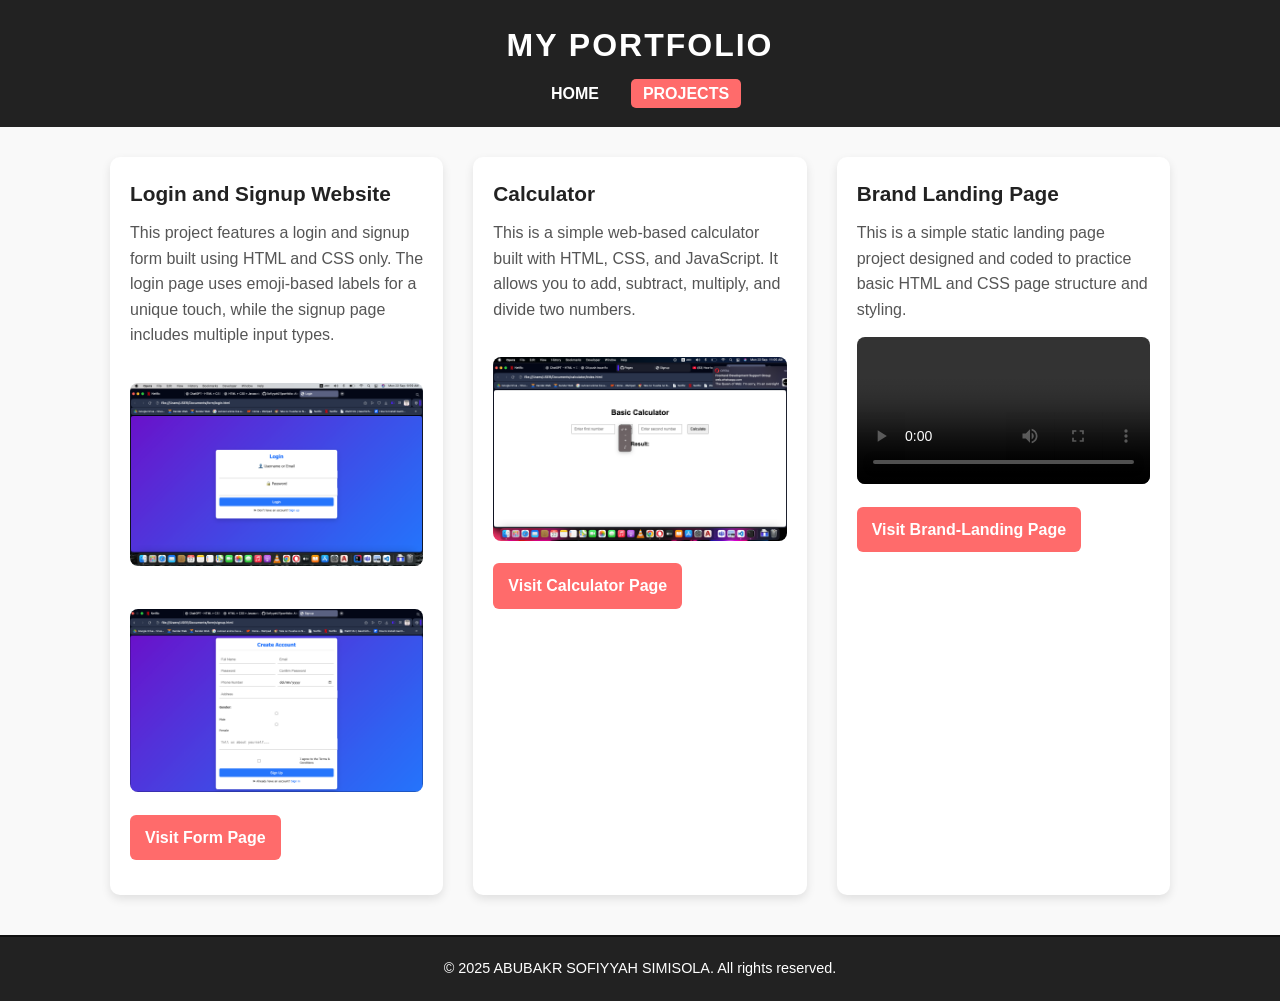
==== projects.html @ e537e1b4 "first commit" ====
<!DOCTYPE html>
<html lang="en">
<head>
  <meta charset="UTF-8">
  <meta name="viewport" content="width=device-width, initial-scale=1.0">
  <title>Projects</title>
  <link rel="stylesheet" href="style.css">
</head>
<body>
  <!-- Header -->
  <header>
    <h1>MY PORTFOLIO</h1>
    <nav>
      <ul>
        <li><a href="index.html">HOME</a></li>
        <li><a href="projects.html" class="active">PROJECTS</a></li>
      </ul>
    </nav>
  </header>

  <!-- Projects -->
  <main>
    <section class="project login">
      <h3>Login and Signup Website</h3>
      <p>
        This project features a login and signup form built using HTML and CSS only.  
        The login page uses emoji-based labels for a unique touch, while the signup page includes multiple input types.
      </p>
      <img src="IMAGES/login.png" alt="Screenshot of login page design">
      <img src="IMAGES/signup.png" alt="Screenshot of signup page design">
      <p><a href="https://sofiyyah21.github.io/form/" target="_blank">Visit Form Page</a></p>
    </section>

    <section class="project calculator">
      <h3>Calculator</h3>
      <p>
        This is a simple web-based calculator built with HTML, CSS, and JavaScript.
        It allows you to add, subtract, multiply, and divide two numbers.
      </p>
      <img src="IMAGES/cal.png" alt="Screenshot of calculator project">
      <p><a href="https://sofiyyah21.github.io/basic-calculator/" target="_blank">Visit Calculator Page</a></p>
    </section>

    <section class="project brand-landing-page">
      <h3>Brand Landing Page</h3>
      <p>
        This is a simple static landing page project designed and coded to practice basic HTML and CSS page structure and styling.
      </p>
      <video src="IMAGES/Screen Recording 2025-08-31 at 3.21.34 PM.mov" controls></video>
      <p><a href="https://sofiyyah21.github.io/Landing-page/" target="_blank">Visit Brand-Landing Page</a></p>
    </section>
  </main>
  <!-- Footer -->
  <footer>
    <p>&copy; 2025 ABUBAKR SOFIYYAH SIMISOLA. All rights reserved.</p>
  </footer>
</body>
</html>
---- style.css ----
/* General Styles */
* {
  margin: 0;
  padding: 0;
  box-sizing: border-box;
}

body {
  font-family: 'Segoe UI', Tahoma, Geneva, Verdana, sans-serif;
  background: #f9f9f9;
  color: #333;
  line-height: 1.6;
}
  
img {
  max-width: 100%;
  height: auto;
  border-radius: 12px;
  margin: 20px 0;
}
  
/* Header */
header {
  background-color: #222;
  color: #fff;
  padding: 20px;
  text-align: center;
}
  
header h1 {
  margin-bottom: 10px;
  font-size: 2rem;
  letter-spacing: 2px;
}
  
nav ul {
  list-style: none;
  display: flex;
  justify-content: center;
  gap: 20px;
}

nav a {
  color: #fff;
  text-decoration: none;
  font-weight: bold;
  padding: 6px 12px;
  border-radius: 5px;
  transition: background 0.3s ease;
}

nav a:hover,
nav a.active {
  background: #ff6b6b;
}

/* ===== Hero Section ===== */
.hero {
  text-align: center;
  margin: 40px auto;
  max-width: 900px;
  padding: 20px;
}

.hero h1 {
  font-size: 2rem;
  margin: 15px 0 10px;
}

.hero h2 {
  font-size: 1.3rem;
  color: #555;
  margin-bottom: 15px;
}

.hero p {
  font-size: 1rem;
  color: #444;
  line-height: 1.5;
}

/* ===== Info Sections ===== */
.about-section,
.skills,
.learning,
.personal {
  max-width: 800px;
  margin: 30px auto;
  padding: 20px;
  background: #fff;
  border-radius: 12px;
  box-shadow: 0 4px 10px rgba(0,0,0,0.05);
}

.about-section h3,
.skills h3,
.learning h3,
.personal h3 {
  margin-bottom: 10px;
  font-size: 1.4rem;
  color: #222;
}

/* ===== Skills Grid ===== */
.skills ul {
  display: grid;
  grid-template-columns: repeat(auto-fit, minmax(250px, 1fr));
  gap: 15px;
  padding-left: 20px;
  list-style: none;
}

.skills li {
  background: #f7f7f7;
  padding: 10px 15px;
  border-radius: 8px;
  box-shadow: 0 2px 6px rgba(0,0,0,0.05);
}

/* ===== Call to Action ===== */
.cta {
  background: #ffefef;
  padding: 20px;
  margin: 30px auto;
  border-radius: 8px;
  text-align: center;
  max-width: 700px;
  border: 1px solid #ffdede;
}

.cta a {
  color: #ff3b3b;
  text-decoration: none;
  font-weight: bold;
}

.cta a:hover {
  text-decoration: underline;
}

/* ===== Mindset Paragraph ===== */
.mindset {
  text-align: center;
  max-width: 700px;
  margin: 20px auto;
  font-style: italic;
  color: #444;
}

/* ===== Main Layout ===== */
main {
  max-width: 1100px;
  margin: 30px auto;
  padding: 0 20px;
  display: grid;
  grid-template-columns: repeat(auto-fit, minmax(320px, 1fr));
  gap: 30px;
}

/* ===== Project Cards ===== */
.project {
  background: #fff;
  border-radius: 10px;
  box-shadow: 0 4px 10px rgba(0,0,0,0.1);
  padding: 20px;
  transition: transform 0.3s ease;
}

.project:hover {
  transform: translateY(-5px);
}

.project h3 {
  margin-bottom: 10px;
  font-size: 1.3rem;
  color: #222;
}

.project p {
  margin-bottom: 15px;
  color: #555;
}

.project img,
.project video {
  width: 100%;
  border-radius: 8px;
  margin-bottom: 15px;
}

/* ===== Links inside projects ===== */
.project a {
  display: inline-block;
  padding: 10px 15px;
  background: #ff6b6b;
  color: #fff;
  font-weight: bold;
  text-decoration: none;
  border-radius: 6px;
  transition: background 0.3s ease;
}

.project a:hover {
  background: #ff3b3b;
}

/* ===== Footer ===== */
footer {
  text-align: center;
  padding: 20px;
  margin-top: 40px;
  background: #222;
  color: #fff;
  border-top: 2px solid #111;
  font-size: 0.9rem;
}

/* ===== Mobile Responsiveness ===== */
@media (max-width: 600px) {
  header h1 {
    font-size: 1.5rem;
  }

  nav ul {
    flex-direction: column;
    gap: 10px;
  }

  .hero h1 {
    font-size: 1.6rem;
  }

  .hero h2 {
    font-size: 1.1rem;
  }
}
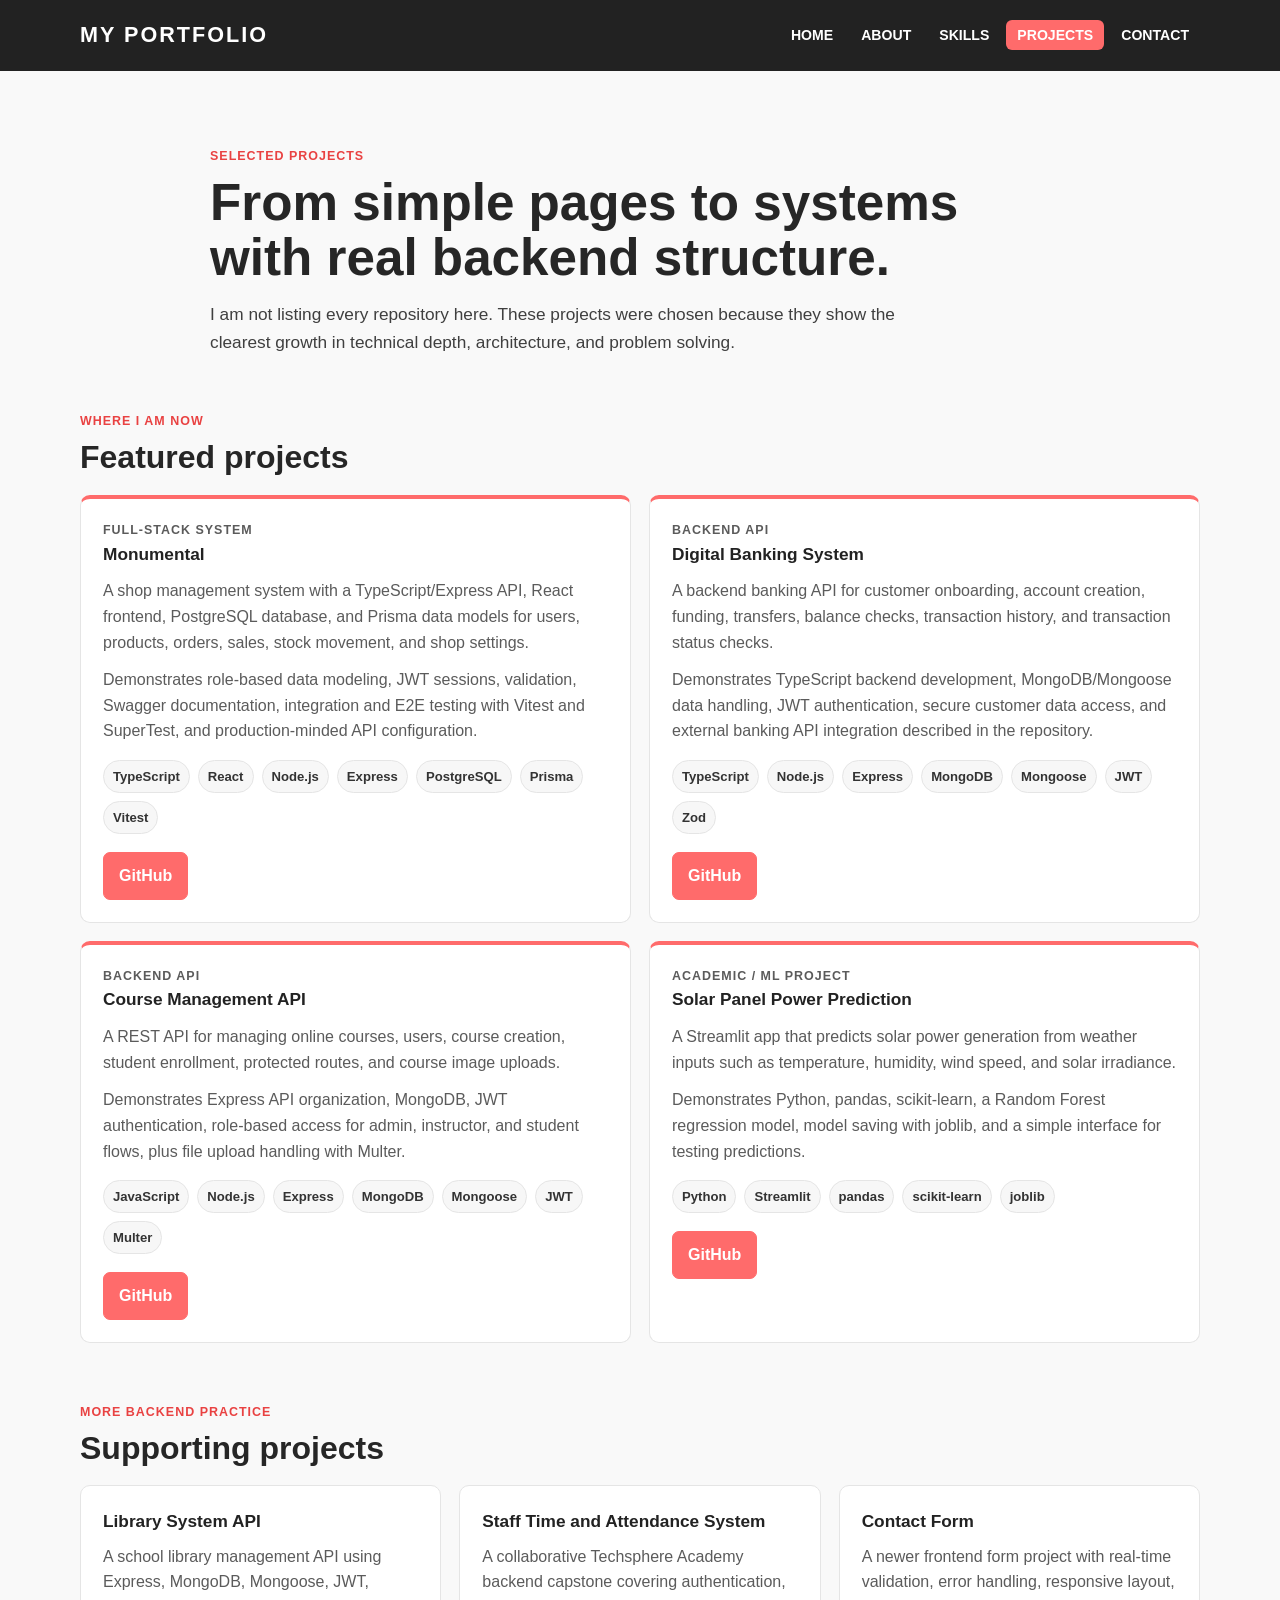
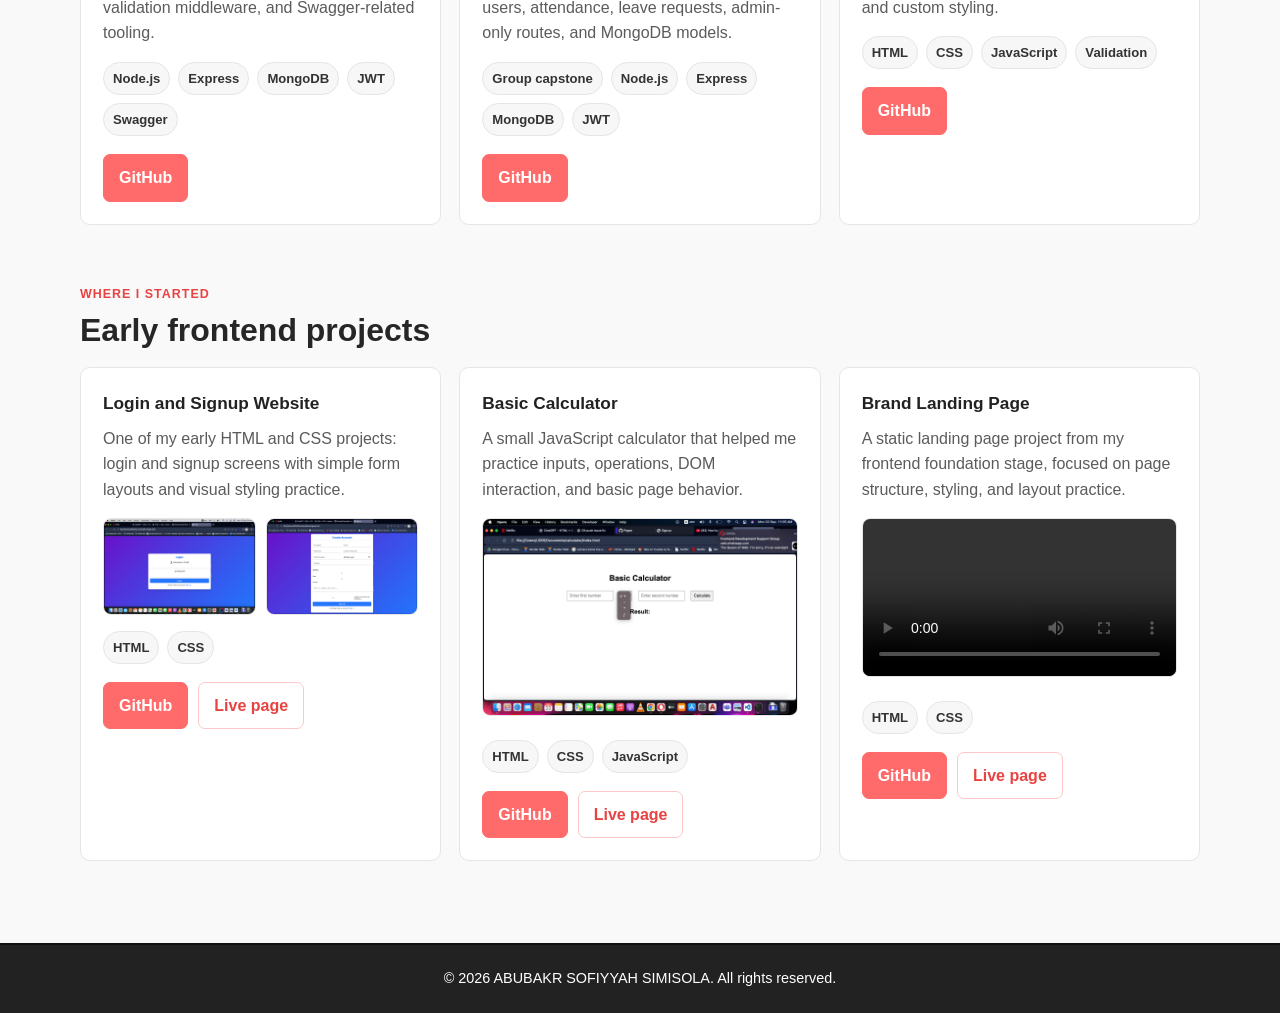
==== commit baae5a05: "improvment" ====
--- a/projects.html
+++ b/projects.html
@@ -3,56 +3,294 @@
 <head>
   <meta charset="UTF-8">
   <meta name="viewport" content="width=device-width, initial-scale=1.0">
-  <title>Projects</title>
+  <meta name="description" content="Selected projects by Abubakr Sofiyyah Simisola, from early HTML and CSS work to backend APIs and full-stack systems.">
+  <meta property="og:title" content="Projects | Abubakr Sofiyyah Simisola">
+  <meta property="og:description" content="A curated project page showing Sofiyyah's growth from frontend fundamentals into backend and full-stack development.">
+  <meta property="og:type" content="website">
+  <meta property="og:image" content="IMAGES/IMG.jpeg">
+  <meta property="og:url" content="https://sofiyyah21.github.io/portfolio/projects.html">
+  <title>Projects | Abubakr Sofiyyah Simisola</title>
+  <link rel="icon" href="favicon.svg" type="image/svg+xml">
   <link rel="stylesheet" href="style.css">
 </head>
 <body>
-  <!-- Header -->
-  <header>
-    <h1>MY PORTFOLIO</h1>
-    <nav>
-      <ul>
-        <li><a href="index.html">HOME</a></li>
-        <li><a href="projects.html" class="active">PROJECTS</a></li>
-      </ul>
-    </nav>
+  <header class="site-header">
+    <div class="header-inner">
+      <a class="site-title" href="index.html">MY PORTFOLIO</a>
+      <nav aria-label="Main navigation">
+        <ul>
+          <li><a href="index.html">HOME</a></li>
+          <li><a href="index.html#about">ABOUT</a></li>
+          <li><a href="index.html#skills">SKILLS</a></li>
+          <li><a href="projects.html" class="active" aria-current="page">PROJECTS</a></li>
+          <li><a href="index.html#contact">CONTACT</a></li>
+        </ul>
+      </nav>
+    </div>
   </header>
 
-  <!-- Projects -->
   <main>
-    <section class="project login">
-      <h3>Login and Signup Website</h3>
+    <section class="page-intro" aria-labelledby="projects-heading">
+      <p class="eyebrow">Selected projects</p>
+      <h1 id="projects-heading">From simple pages to systems with real backend structure.</h1>
       <p>
-        This project features a login and signup form built using HTML and CSS only.  
-        The login page uses emoji-based labels for a unique touch, while the signup page includes multiple input types.
+        I am not listing every repository here. These projects were chosen because they
+        show the clearest growth in technical depth, architecture, and problem solving.
       </p>
-      <img src="IMAGES/login.png" alt="Screenshot of login page design">
-      <img src="IMAGES/signup.png" alt="Screenshot of signup page design">
-      <p><a href="https://sofiyyah21.github.io/form/" target="_blank">Visit Form Page</a></p>
-    </section>
-
-    <section class="project calculator">
-      <h3>Calculator</h3>
-      <p>
-        This is a simple web-based calculator built with HTML, CSS, and JavaScript.
-        It allows you to add, subtract, multiply, and divide two numbers.
-      </p>
-      <img src="IMAGES/cal.png" alt="Screenshot of calculator project">
-      <p><a href="https://sofiyyah21.github.io/basic-calculator/" target="_blank">Visit Calculator Page</a></p>
-    </section>
-
-    <section class="project brand-landing-page">
-      <h3>Brand Landing Page</h3>
-      <p>
-        This is a simple static landing page project designed and coded to practice basic HTML and CSS page structure and styling.
-      </p>
-      <video src="IMAGES/Screen Recording 2025-08-31 at 3.21.34 PM.mov" controls></video>
-      <p><a href="https://sofiyyah21.github.io/Landing-page/" target="_blank">Visit Brand-Landing Page</a></p>
+    </section>
+
+    <section class="project-section" aria-labelledby="featured-projects-heading">
+      <div class="section-heading">
+        <p class="section-label">Where I am now</p>
+        <h2 id="featured-projects-heading">Featured projects</h2>
+      </div>
+
+      <div class="project-grid">
+        <article class="project featured">
+          <div class="project-header">
+            <p class="project-type">Full-stack system</p>
+            <h3>Monumental</h3>
+          </div>
+          <p>
+            A shop management system with a TypeScript/Express API, React frontend,
+            PostgreSQL database, and Prisma data models for users, products, orders,
+            sales, stock movement, and shop settings.
+          </p>
+          <p class="project-note">
+            Demonstrates role-based data modeling, JWT sessions, validation, Swagger
+            documentation, integration and E2E testing with Vitest and SuperTest, and
+            production-minded API configuration.
+          </p>
+          <ul class="tags" aria-label="Technologies used">
+            <li>TypeScript</li>
+            <li>React</li>
+            <li>Node.js</li>
+            <li>Express</li>
+            <li>PostgreSQL</li>
+            <li>Prisma</li>
+            <li>Vitest</li>
+          </ul>
+          <div class="project-links">
+            <a href="https://github.com/Sofiyyah21/monumental" target="_blank" rel="noopener">GitHub</a>
+          </div>
+        </article>
+
+        <article class="project featured">
+          <div class="project-header">
+            <p class="project-type">Backend API</p>
+            <h3>Digital Banking System</h3>
+          </div>
+          <p>
+            A backend banking API for customer onboarding, account creation, funding,
+            transfers, balance checks, transaction history, and transaction status checks.
+          </p>
+          <p class="project-note">
+            Demonstrates TypeScript backend development, MongoDB/Mongoose data handling,
+            JWT authentication, secure customer data access, and external banking API
+            integration described in the repository.
+          </p>
+          <ul class="tags" aria-label="Technologies used">
+            <li>TypeScript</li>
+            <li>Node.js</li>
+            <li>Express</li>
+            <li>MongoDB</li>
+            <li>Mongoose</li>
+            <li>JWT</li>
+            <li>Zod</li>
+          </ul>
+          <div class="project-links">
+            <a href="https://github.com/Sofiyyah21/digital-bsnking-system" target="_blank" rel="noopener">GitHub</a>
+          </div>
+        </article>
+
+        <article class="project featured">
+          <div class="project-header">
+            <p class="project-type">Backend API</p>
+            <h3>Course Management API</h3>
+          </div>
+          <p>
+            A REST API for managing online courses, users, course creation, student
+            enrollment, protected routes, and course image uploads.
+          </p>
+          <p class="project-note">
+            Demonstrates Express API organization, MongoDB, JWT authentication,
+            role-based access for admin, instructor, and student flows, plus file upload
+            handling with Multer.
+          </p>
+          <ul class="tags" aria-label="Technologies used">
+            <li>JavaScript</li>
+            <li>Node.js</li>
+            <li>Express</li>
+            <li>MongoDB</li>
+            <li>Mongoose</li>
+            <li>JWT</li>
+            <li>Multer</li>
+          </ul>
+          <div class="project-links">
+            <a href="https://github.com/Sofiyyah21/course-management-api" target="_blank" rel="noopener">GitHub</a>
+          </div>
+        </article>
+
+        <article class="project featured">
+          <div class="project-header">
+            <p class="project-type">Academic / ML project</p>
+            <h3>Solar Panel Power Prediction</h3>
+          </div>
+          <p>
+            A Streamlit app that predicts solar power generation from weather inputs
+            such as temperature, humidity, wind speed, and solar irradiance.
+          </p>
+          <p class="project-note">
+            Demonstrates Python, pandas, scikit-learn, a Random Forest regression model,
+            model saving with joblib, and a simple interface for testing predictions.
+          </p>
+          <ul class="tags" aria-label="Technologies used">
+            <li>Python</li>
+            <li>Streamlit</li>
+            <li>pandas</li>
+            <li>scikit-learn</li>
+            <li>joblib</li>
+          </ul>
+          <div class="project-links">
+            <a href="https://github.com/Sofiyyah21/AI_Solar_Panel_Prediction_Power_GET307_project" target="_blank" rel="noopener">GitHub</a>
+          </div>
+        </article>
+      </div>
+    </section>
+
+    <section class="project-section" aria-labelledby="supporting-projects-heading">
+      <div class="section-heading">
+        <p class="section-label">More backend practice</p>
+        <h2 id="supporting-projects-heading">Supporting projects</h2>
+      </div>
+
+      <div class="project-grid compact">
+        <article class="project">
+          <h3>Library System API</h3>
+          <p>
+            A school library management API using Express, MongoDB, Mongoose, JWT,
+            validation middleware, and Swagger-related tooling.
+          </p>
+          <ul class="tags" aria-label="Technologies used">
+            <li>Node.js</li>
+            <li>Express</li>
+            <li>MongoDB</li>
+            <li>JWT</li>
+            <li>Swagger</li>
+          </ul>
+          <div class="project-links">
+            <a href="https://github.com/Sofiyyah21/library-system" target="_blank" rel="noopener">GitHub</a>
+          </div>
+        </article>
+
+        <article class="project">
+          <h3>Staff Time and Attendance System</h3>
+          <p>
+            A collaborative Techsphere Academy backend capstone covering authentication,
+            users, attendance, leave requests, admin-only routes, and MongoDB models.
+          </p>
+          <ul class="tags" aria-label="Technologies used">
+            <li>Group capstone</li>
+            <li>Node.js</li>
+            <li>Express</li>
+            <li>MongoDB</li>
+            <li>JWT</li>
+          </ul>
+          <div class="project-links">
+            <a href="https://github.com/Sofiyyah21/Staff-Time-Attendance-System-Capstone-Project-" target="_blank" rel="noopener">GitHub</a>
+          </div>
+        </article>
+
+        <article class="project">
+          <h3>Contact Form</h3>
+          <p>
+            A newer frontend form project with real-time validation, error handling,
+            responsive layout, and custom styling.
+          </p>
+          <ul class="tags" aria-label="Technologies used">
+            <li>HTML</li>
+            <li>CSS</li>
+            <li>JavaScript</li>
+            <li>Validation</li>
+          </ul>
+          <div class="project-links">
+            <a href="https://github.com/Sofiyyah21/cantact-form" target="_blank" rel="noopener">GitHub</a>
+          </div>
+        </article>
+      </div>
+    </section>
+
+    <section class="project-section early-work" aria-labelledby="early-projects-heading">
+      <div class="section-heading">
+        <p class="section-label">Where I started</p>
+        <h2 id="early-projects-heading">Early frontend projects</h2>
+      </div>
+
+      <div class="project-grid compact">
+        <article class="project">
+          <h3>Login and Signup Website</h3>
+          <p>
+            One of my early HTML and CSS projects: login and signup screens with simple
+            form layouts and visual styling practice.
+          </p>
+          <div class="project-media two-images" role="group" aria-label="Screenshots of the login and signup project">
+            <img src="IMAGES/login.png" alt="Screenshot of the login page project">
+            <img src="IMAGES/signup.png" alt="Screenshot of the signup page project">
+          </div>
+          <ul class="tags" aria-label="Technologies used">
+            <li>HTML</li>
+            <li>CSS</li>
+          </ul>
+          <div class="project-links">
+            <a href="https://github.com/Sofiyyah21/form" target="_blank" rel="noopener">GitHub</a>
+            <a href="https://sofiyyah21.github.io/form/" target="_blank" rel="noopener">Live page</a>
+          </div>
+        </article>
+
+        <article class="project">
+          <h3>Basic Calculator</h3>
+          <p>
+            A small JavaScript calculator that helped me practice inputs, operations,
+            DOM interaction, and basic page behavior.
+          </p>
+          <div class="project-media">
+            <img src="IMAGES/cal.png" alt="Screenshot of the basic calculator project">
+          </div>
+          <ul class="tags" aria-label="Technologies used">
+            <li>HTML</li>
+            <li>CSS</li>
+            <li>JavaScript</li>
+          </ul>
+          <div class="project-links">
+            <a href="https://github.com/Sofiyyah21/basic-calculator" target="_blank" rel="noopener">GitHub</a>
+            <a href="https://sofiyyah21.github.io/basic-calculator/" target="_blank" rel="noopener">Live page</a>
+          </div>
+        </article>
+
+        <article class="project">
+          <h3>Brand Landing Page</h3>
+          <p>
+            A static landing page project from my frontend foundation stage, focused on
+            page structure, styling, and layout practice.
+          </p>
+          <div class="project-media">
+            <video src="IMAGES/Screen Recording 2025-08-31 at 3.21.34 PM.mov" controls aria-label="Screen recording of the landing page project"></video>
+          </div>
+          <ul class="tags" aria-label="Technologies used">
+            <li>HTML</li>
+            <li>CSS</li>
+          </ul>
+          <div class="project-links">
+            <a href="https://github.com/Sofiyyah21/Landing-page" target="_blank" rel="noopener">GitHub</a>
+            <a href="https://sofiyyah21.github.io/Landing-page/" target="_blank" rel="noopener">Live page</a>
+          </div>
+        </article>
+      </div>
     </section>
   </main>
-  <!-- Footer -->
+
   <footer>
-    <p>&copy; 2025 ABUBAKR SOFIYYAH SIMISOLA. All rights reserved.</p>
+    <p>&copy; 2026 ABUBAKR SOFIYYAH SIMISOLA. All rights reserved.</p>
   </footer>
 </body>
 </html>
--- a/style.css
+++ b/style.css
@@ -1,236 +1,519 @@
-/* General Styles */
+:root {
+  --ink: #262626;
+  --muted: #5b5b5b;
+  --paper: #ffffff;
+  --soft: #f7f7f7;
+  --line: #e5e5e5;
+  --header: #222222;
+  --accent: #ff6b6b;
+  --accent-strong: #e94242;
+  --accent-soft: #fff0f0;
+  --shadow: 0 10px 28px rgba(0, 0, 0, 0.07);
+  --radius: 12px;
+  --content: 1120px;
+}
+
 * {
   margin: 0;
   padding: 0;
   box-sizing: border-box;
 }
 
+html {
+  scroll-behavior: smooth;
+}
+
 body {
-  font-family: 'Segoe UI', Tahoma, Geneva, Verdana, sans-serif;
+  font-family: "Segoe UI", Tahoma, Geneva, Verdana, sans-serif;
   background: #f9f9f9;
-  color: #333;
+  color: var(--ink);
   line-height: 1.6;
 }
-  
-img {
+
+img,
+video {
   max-width: 100%;
   height: auto;
-  border-radius: 12px;
-  margin: 20px 0;
-}
-  
-/* Header */
-header {
-  background-color: #222;
-  color: #fff;
-  padding: 20px;
-  text-align: center;
-}
-  
-header h1 {
-  margin-bottom: 10px;
-  font-size: 2rem;
+}
+
+a {
+  color: inherit;
+}
+
+a:focus-visible,
+button:focus-visible {
+  outline: 3px solid var(--accent);
+  outline-offset: 4px;
+}
+
+.site-header {
+  background: var(--header);
+  color: #ffffff;
+}
+
+.header-inner {
+  width: min(var(--content), calc(100% - 32px));
+  margin: 0 auto;
+  padding: 18px 0;
+  display: flex;
+  align-items: center;
+  justify-content: space-between;
+  gap: 20px;
+}
+
+.site-title {
+  color: #ffffff;
+  font-size: 1.35rem;
+  font-weight: 800;
   letter-spacing: 2px;
-}
-  
+  text-decoration: none;
+  white-space: nowrap;
+}
+
 nav ul {
   list-style: none;
   display: flex;
+  align-items: center;
   justify-content: center;
-  gap: 20px;
+  flex-wrap: wrap;
+  gap: 6px;
 }
 
 nav a {
-  color: #fff;
+  color: #ffffff;
   text-decoration: none;
-  font-weight: bold;
-  padding: 6px 12px;
-  border-radius: 5px;
-  transition: background 0.3s ease;
+  font-size: 0.88rem;
+  font-weight: 700;
+  padding: 7px 11px;
+  border-radius: 6px;
+  transition: background 0.2s ease, color 0.2s ease;
 }
 
 nav a:hover,
 nav a.active {
-  background: #ff6b6b;
-}
-
-/* ===== Hero Section ===== */
+  background: var(--accent);
+}
+
+main {
+  width: min(var(--content), calc(100% - 32px));
+  margin: 0 auto;
+}
+
 .hero {
+  display: grid;
+  grid-template-columns: minmax(220px, 330px) minmax(0, 1fr);
+  gap: 42px;
+  align-items: center;
+  padding: 56px 0 36px;
+}
+
+.hero-photo img {
+  display: block;
+  width: min(100%, 300px);
+  aspect-ratio: 4 / 5;
+  object-fit: cover;
+  object-position: center 28%;
+  border-radius: var(--radius);
+  box-shadow: var(--shadow);
+  background: var(--paper);
+}
+
+.hero-copy {
+  max-width: 720px;
+}
+
+.eyebrow,
+.section-label,
+.project-type {
+  color: var(--accent-strong);
+  font-size: 0.78rem;
+  font-weight: 800;
+  letter-spacing: 0.08em;
+  text-transform: uppercase;
+}
+
+.hero h1,
+.page-intro h1 {
+  margin-top: 8px;
+  font-size: clamp(2rem, 4vw, 3.4rem);
+  line-height: 1.08;
+  letter-spacing: 0;
+}
+
+.lead,
+.page-intro p:not(.eyebrow) {
+  margin-top: 16px;
+  color: #3f3f3f;
+  font-size: 1.08rem;
+  max-width: 720px;
+}
+
+.hero-actions {
+  display: flex;
+  flex-wrap: wrap;
+  gap: 12px;
+  margin-top: 24px;
+}
+
+.button,
+.project-links a,
+.text-link {
+  display: inline-flex;
+  align-items: center;
+  justify-content: center;
+  min-height: 42px;
+  padding: 10px 15px;
+  border-radius: 7px;
+  font-weight: 800;
+  text-decoration: none;
+  transition: background 0.2s ease, border-color 0.2s ease, transform 0.2s ease;
+}
+
+.button.primary,
+.project-links a:first-child {
+  background: var(--accent);
+  color: #ffffff;
+  border: 1px solid var(--accent);
+}
+
+.button.secondary,
+.project-links a,
+.text-link {
+  background: #ffffff;
+  color: var(--accent-strong);
+  border: 1px solid #ffc7c7;
+}
+
+.button:hover,
+.project-links a:hover,
+.text-link:hover {
+  transform: translateY(-1px);
+}
+
+.button.primary:hover,
+.project-links a:first-child:hover {
+  background: var(--accent-strong);
+  border-color: var(--accent-strong);
+}
+
+.social-links {
+  display: flex;
+  flex-wrap: wrap;
+  gap: 14px;
+  margin-top: 18px;
+}
+
+.social-links a {
+  color: var(--ink);
+  font-weight: 700;
+  text-decoration-color: var(--accent);
+  text-underline-offset: 4px;
+}
+
+.section-card,
+.cta,
+.page-intro,
+.project-section {
+  margin: 30px auto;
+}
+
+.section-card,
+.cta {
+  max-width: 900px;
+  padding: 26px;
+  background: var(--paper);
+  border: 1px solid var(--line);
+  border-radius: var(--radius);
+  box-shadow: 0 4px 10px rgba(0, 0, 0, 0.04);
+}
+
+.section-card h2,
+.cta h2,
+.section-heading h2 {
+  margin-top: 6px;
+  margin-bottom: 12px;
+  font-size: clamp(1.45rem, 2.5vw, 2rem);
+  line-height: 1.2;
+}
+
+.section-card p + p {
+  margin-top: 12px;
+}
+
+.skill-groups,
+.journey-list,
+.featured-grid,
+.project-grid {
+  display: grid;
+  gap: 18px;
+}
+
+.skill-groups {
+  grid-template-columns: repeat(4, minmax(0, 1fr));
+  margin-top: 18px;
+}
+
+.skill-groups article,
+.journey-list article,
+.mini-project,
+.project {
+  background: var(--paper);
+  border: 1px solid var(--line);
+  border-radius: 10px;
+}
+
+.skill-groups article {
+  padding: 18px;
+}
+
+.skill-groups h3,
+.journey-list h3,
+.mini-project h3,
+.project h3 {
+  color: #222222;
+  font-size: 1.08rem;
+  margin-bottom: 8px;
+}
+
+.skill-groups ul,
+.tags {
+  list-style: none;
+}
+
+.skill-groups li {
+  color: var(--muted);
+  margin-top: 5px;
+}
+
+.journey-list {
+  grid-template-columns: repeat(3, 1fr);
+  margin-top: 18px;
+}
+
+.journey-list article,
+.mini-project {
+  padding: 18px;
+}
+
+.journey-list span {
+  display: inline-block;
+  color: var(--accent-strong);
+  font-weight: 800;
+  margin-bottom: 8px;
+}
+
+.featured-grid {
+  grid-template-columns: repeat(2, 1fr);
+  margin-top: 18px;
+}
+
+.mini-project p,
+.journey-list p,
+.project p {
+  color: var(--muted);
+}
+
+.mini-project a {
+  display: inline-block;
+  margin-top: 12px;
+  color: var(--accent-strong);
+  font-weight: 800;
+  text-decoration: none;
+}
+
+.text-link {
+  width: fit-content;
+  margin-top: 18px;
+}
+
+.cta {
+  background: var(--accent-soft);
+  border-color: #ffdede;
   text-align: center;
-  margin: 40px auto;
-  max-width: 900px;
-  padding: 20px;
-}
-
-.hero h1 {
-  font-size: 2rem;
-  margin: 15px 0 10px;
-}
-
-.hero h2 {
-  font-size: 1.3rem;
-  color: #555;
-  margin-bottom: 15px;
-}
-
-.hero p {
-  font-size: 1rem;
-  color: #444;
-  line-height: 1.5;
-}
-
-/* ===== Info Sections ===== */
-.about-section,
-.skills,
-.learning,
-.personal {
-  max-width: 800px;
-  margin: 30px auto;
-  padding: 20px;
-  background: #fff;
-  border-radius: 12px;
-  box-shadow: 0 4px 10px rgba(0,0,0,0.05);
-}
-
-.about-section h3,
-.skills h3,
-.learning h3,
-.personal h3 {
+}
+
+.cta .hero-actions {
+  justify-content: center;
+}
+
+.page-intro {
+  max-width: 860px;
+  padding: 46px 0 20px;
+}
+
+.project-section {
+  padding: 6px 0 24px;
+}
+
+.section-heading {
+  margin-bottom: 18px;
+}
+
+.project-grid {
+  grid-template-columns: repeat(2, minmax(0, 1fr));
+}
+
+.project-grid.compact {
+  grid-template-columns: repeat(3, minmax(0, 1fr));
+}
+
+.project {
+  padding: 22px;
+  transition: transform 0.2s ease, box-shadow 0.2s ease;
+}
+
+.project:hover {
+  transform: translateY(-3px);
+  box-shadow: var(--shadow);
+}
+
+.project.featured {
+  border-top: 4px solid var(--accent);
+}
+
+.project-header {
   margin-bottom: 10px;
-  font-size: 1.4rem;
-  color: #222;
-}
-
-/* ===== Skills Grid ===== */
-.skills ul {
+}
+
+.project-note {
+  margin-top: 12px;
+}
+
+.tags {
+  display: flex;
+  flex-wrap: wrap;
+  gap: 8px;
+  margin-top: 16px;
+}
+
+.tags li {
+  color: #333333;
+  background: var(--soft);
+  border: 1px solid var(--line);
+  border-radius: 999px;
+  font-size: 0.82rem;
+  font-weight: 700;
+  padding: 5px 9px;
+}
+
+.project-links {
+  display: flex;
+  flex-wrap: wrap;
+  gap: 10px;
+  margin-top: 18px;
+}
+
+.project-media {
+  margin-top: 16px;
+}
+
+.project-media img,
+.project-media video {
+  width: 100%;
+  border: 1px solid var(--line);
+  border-radius: 8px;
+  background: var(--soft);
+}
+
+.two-images {
   display: grid;
-  grid-template-columns: repeat(auto-fit, minmax(250px, 1fr));
-  gap: 15px;
-  padding-left: 20px;
-  list-style: none;
-}
-
-.skills li {
-  background: #f7f7f7;
-  padding: 10px 15px;
-  border-radius: 8px;
-  box-shadow: 0 2px 6px rgba(0,0,0,0.05);
-}
-
-/* ===== Call to Action ===== */
-.cta {
-  background: #ffefef;
-  padding: 20px;
-  margin: 30px auto;
-  border-radius: 8px;
+  grid-template-columns: repeat(2, minmax(0, 1fr));
+  gap: 10px;
+}
+
+.early-work {
+  padding-bottom: 42px;
+}
+
+footer {
+  margin-top: 40px;
+  padding: 22px 16px;
+  background: var(--header);
+  color: #ffffff;
   text-align: center;
-  max-width: 700px;
-  border: 1px solid #ffdede;
-}
-
-.cta a {
-  color: #ff3b3b;
-  text-decoration: none;
-  font-weight: bold;
-}
-
-.cta a:hover {
-  text-decoration: underline;
-}
-
-/* ===== Mindset Paragraph ===== */
-.mindset {
-  text-align: center;
-  max-width: 700px;
-  margin: 20px auto;
-  font-style: italic;
-  color: #444;
-}
-
-/* ===== Main Layout ===== */
-main {
-  max-width: 1100px;
-  margin: 30px auto;
-  padding: 0 20px;
-  display: grid;
-  grid-template-columns: repeat(auto-fit, minmax(320px, 1fr));
-  gap: 30px;
-}
-
-/* ===== Project Cards ===== */
-.project {
-  background: #fff;
-  border-radius: 10px;
-  box-shadow: 0 4px 10px rgba(0,0,0,0.1);
-  padding: 20px;
-  transition: transform 0.3s ease;
-}
-
-.project:hover {
-  transform: translateY(-5px);
-}
-
-.project h3 {
-  margin-bottom: 10px;
-  font-size: 1.3rem;
-  color: #222;
-}
-
-.project p {
-  margin-bottom: 15px;
-  color: #555;
-}
-
-.project img,
-.project video {
-  width: 100%;
-  border-radius: 8px;
-  margin-bottom: 15px;
-}
-
-/* ===== Links inside projects ===== */
-.project a {
-  display: inline-block;
-  padding: 10px 15px;
-  background: #ff6b6b;
-  color: #fff;
-  font-weight: bold;
-  text-decoration: none;
-  border-radius: 6px;
-  transition: background 0.3s ease;
-}
-
-.project a:hover {
-  background: #ff3b3b;
-}
-
-/* ===== Footer ===== */
-footer {
-  text-align: center;
-  padding: 20px;
-  margin-top: 40px;
-  background: #222;
-  color: #fff;
-  border-top: 2px solid #111;
+  border-top: 2px solid #111111;
   font-size: 0.9rem;
 }
 
-/* ===== Mobile Responsiveness ===== */
-@media (max-width: 600px) {
-  header h1 {
-    font-size: 1.5rem;
+@media (max-width: 900px) {
+  .header-inner,
+  .hero {
+    grid-template-columns: 1fr;
+  }
+
+  .header-inner {
+    align-items: flex-start;
+    flex-direction: column;
   }
 
   nav ul {
+    justify-content: flex-start;
+  }
+
+  .hero {
+    gap: 26px;
+    padding-top: 38px;
+  }
+
+  .skill-groups,
+  .journey-list,
+  .featured-grid,
+  .project-grid,
+  .project-grid.compact {
+    grid-template-columns: repeat(2, minmax(0, 1fr));
+  }
+}
+
+@media (max-width: 620px) {
+  main,
+  .header-inner {
+    width: min(100% - 24px, var(--content));
+  }
+
+  .site-title {
+    font-size: 1.1rem;
+  }
+
+  nav ul {
+    gap: 4px;
+  }
+
+  nav a {
+    font-size: 0.78rem;
+    padding: 6px 8px;
+  }
+
+  .hero {
+    padding: 30px 0 20px;
+  }
+
+  .hero-photo img {
+    width: 220px;
+  }
+
+  .section-card,
+  .cta,
+  .project {
+    padding: 20px;
+  }
+
+  .skill-groups,
+  .journey-list,
+  .featured-grid,
+  .project-grid,
+  .project-grid.compact,
+  .two-images {
+    grid-template-columns: 1fr;
+  }
+
+  .hero-actions,
+  .project-links {
     flex-direction: column;
-    gap: 10px;
-  }
-
-  .hero h1 {
-    font-size: 1.6rem;
-  }
-
-  .hero h2 {
-    font-size: 1.1rem;
-  }
-}+  }
+
+  .button,
+  .project-links a,
+  .text-link {
+    width: 100%;
+  }
+}
